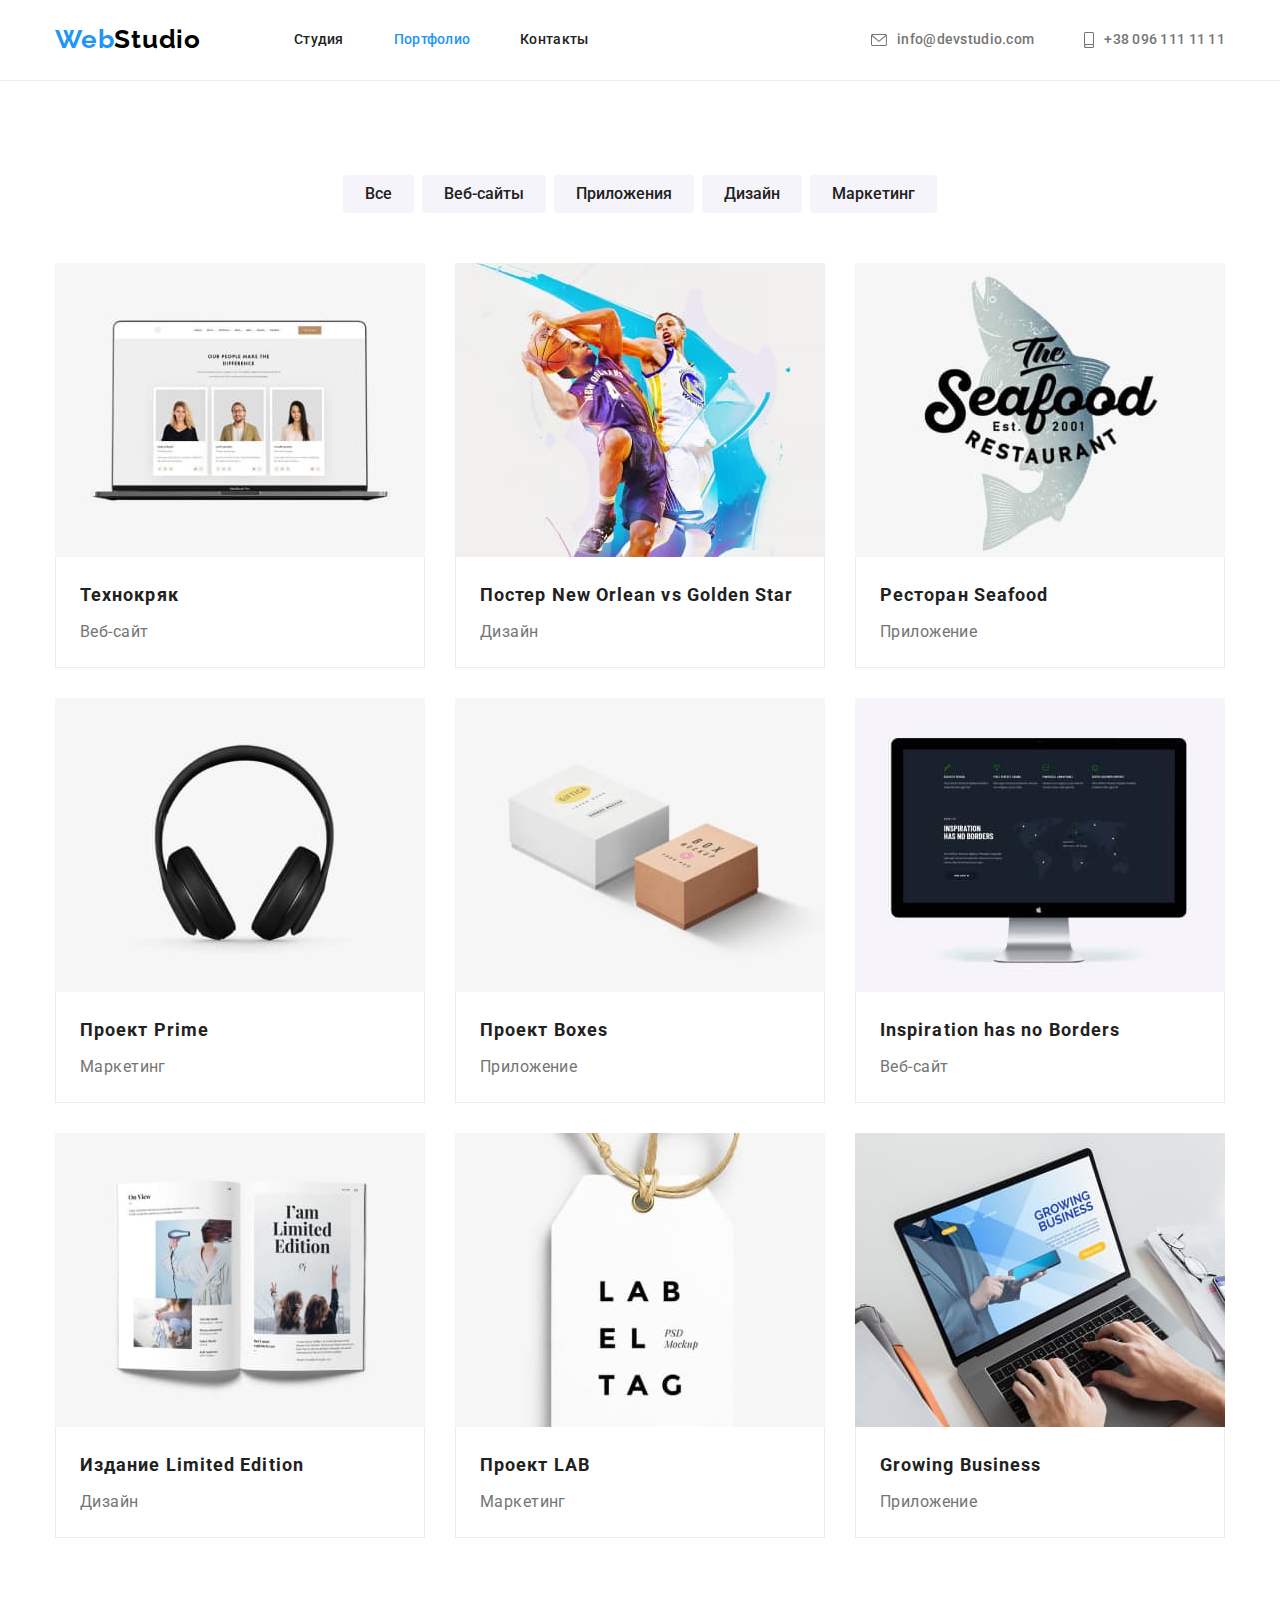
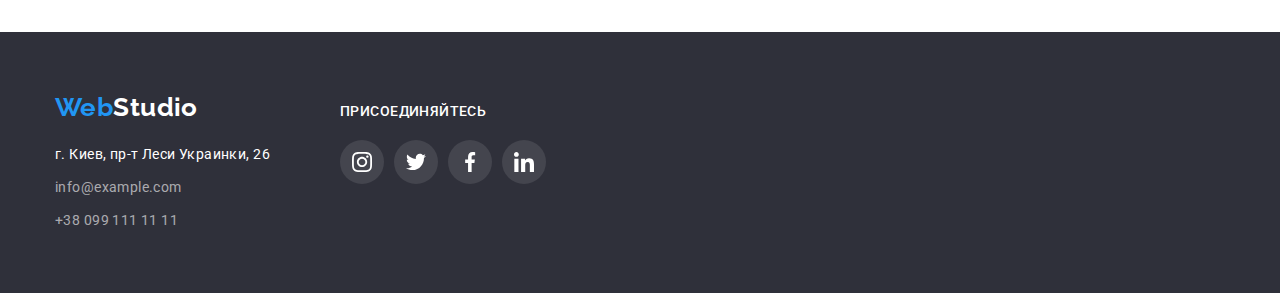
==== portfolio.html @ 941fa85a "homework 4" ====
<!DOCTYPE html>
<html lang="ru">
<head>
    <meta charset="UTF-8">
    <meta http-equiv="X-UA-Compatible" content="IE=edge">
    <meta name="viewport" content="width=device-width, initial-scale=1.0">
    <title>Портфолио</title>
    <link rel="stylesheet" href="https://cdnjs.cloudflare.com/ajax/libs/modern-normalize/1.1.0/modern-normalize.css" integrity="sha512-Y0MM+V6ymRKN2zStTqzQ227DWhhp4Mzdo6gnlRnuaNCbc+YN/ZH0sBCLTM4M0oSy9c9VKiCvd4Jk44aCLrNS5Q==" crossorigin="anonymous" referrerpolicy="no-referrer" />
    
    <link rel="preconnect" href="https://fonts.googleapis.com">
    <link rel="preconnect" href="https://fonts.gstatic.com" crossorigin>
    <link href="https://fonts.googleapis.com/css2?family=Raleway:wght@700&family=Roboto:wght@400;500;700;900&display=swap"
        rel="stylesheet">
    <link rel="stylesheet" href="./css/styles.css">
</head>
<body>
    <header class="header">
        <div class="container">
            <nav class="header-nav">
                <a class="header-logo" href=""><span class="first-part-logo">Web</span>Studio</a>
                <ul class="header-list list">
                    <li class="header-item">
                        <a class="header-link link" href="./index.html">Студия</a>
                    </li>
                    <li class="header-item">
                        <a class="header-link link current" href="./portfolio.html">Портфолио</a>
                    </li>
                    <li class="header-item">
                        <a class="header-link link" href="">Контакты</a>
                    </li>
                </ul>
            </nav>
            <div class="header-contacts">
                <ul class="header-list list">
                    <li class="header-item">
                        <a class="header-link-contacts link" href="mailto:info@devstudio.com">
                            <svg class="header-link-icon" width="16" height="12">
                                <use href="./images/icons.svg#icon-envelope">
                                </use>
                            </svg>info@devstudio.com
                        </a>
                    </li>
                    <li class="header-item">
                        <a class="header-link-contacts link" href="tel:+380961111111">
                            <svg class="header-link-icon" width="10" height="16">
                                <use href="./images/icons.svg#icon-smartphone">
                                </use>
                            </svg>+38 096 111 11 11
                        </a>
                    </li>
                </ul>
            </div>
        </div>
    </header>

<main>
<section class="section">
    <div class="container">
        <h1 class="projects-title" hidden>Проекты</h1>
        <ul class="projects-list-btn list">
            <li class="projects-item-btn"><button class="project-btn btn" type="button">Все</button></li>
            <li class="projects-item-btn"><button class="project-btn btn" type="button">Веб-сайты</button></li>
            <li class="projects-item-btn"><button class="project-btn btn" type="button">Приложения</button></li>
            <li class="projects-item-btn"><button class="project-btn btn" type="button">Дизайн</button></li>
            <li class="projects-item-btn"><button class="project-btn btn" type="button">Маркетинг</button></li>
        </ul>
        <ul class="projects-list list">
            <li class="projects-item">
                <a class="link" href="./portfolio.html"> 
                    <img src="./images/project1.jpg" width="370" height="294" alt="Фото проект 1">
                    <div class="container-name">
                        <h2 class="projects-name">Технокряк</h2>
                        <p class="projects-text">Веб-сайт</p>
                    </div>
                    
                </a>
            </li>
                
            <li class="projects-item">
                <a class="link" href="./portfolio.html">
                    <img src="./images/project2.jpg" width="370" height="294" alt="Фото проект 2">
                    <div class="container-name">
                        <h2 class="projects-name">Постер New Orlean vs Golden Star</h2>
                        <p class="projects-text">Дизайн</p>
                    </div>
                </a>
            </li>
            <li class="projects-item">
                <a class="link" href="./portfolio.html">
                    <img src="./images/project3.jpg" width="370" height="294" alt="Фото проект 3">
                    <div class="container-name">
                        <h2 class="projects-name">Ресторан Seafood</h2>
                        <p class="projects-text">Приложение</p>
                    </div>
                </a>
            </li>
            <li class="projects-item">
                <a class="link" href="./portfolio.html">
                    <img src="./images/project4.jpg" width="370" height="294" alt="Фото проект 4">
                    <div class="container-name">
                        <h2 class="projects-name">Проект Prime</h2>
                        <p class="projects-text">Маркетинг</p>
                    </div>

                </a>
            </li>
            <li class="projects-item">
                <a class="link" href="./portfolio.html">
                    <img src="./images/project5.jpg" width="370" height="294" alt="Фото проект 5">
                    <div class="container-name">
                        <h2 class="projects-name">Проект Boxes</h2>
                        <p class="projects-text">Приложение</p>
                    </div>
                </a>
            </li>
            <li class="projects-item">
                <a class="link" href="./portfolio.html">
                    <img src="./images/project6.jpg" width="370" height="294" alt="Фото проект 6">
                    <div class="container-name">
                        <h2 class="projects-name">Inspiration has no Borders</h2>
                        <p class="projects-text">Веб-сайт</p>
                    </div>
                </a>
            </li>
            <li class="projects-item">
                <a class="link" href="./portfolio.html">
                    <img src="./images/project7.jpg" width="370" height="294" alt="Фото проект 7">
                    <div class="container-name">
                        <h2 class="projects-name">Издание Limited Edition</h2>
                        <p class="projects-text">Дизайн</p>
                    </div>
                </a>
            </li>
            <li class="projects-item">
                <a class="link" href="./portfolio.html">
                    <img src="./images/project8.jpg" width="370" height="294" alt="Фото проект 8">
                    <div class="container-name">
                        <h2 class="projects-name">Проект LAB</h2>
                        <p class="projects-text">Маркетинг</p>
                    </div>
                </a>
            </li>
            <li class="projects-item">
                <a class="link" href="./portfolio.html">
                    <img src="./images/project9.jpg"  width="370" height="294" alt="Фото проект 9">
                    <div class="container-name">
                        <h2 class="projects-name">Growing Business</h2>
                        <p class="projects-text">Приложение</p>
                    </div>
                </a>
            </li>
        </ul>
    </div>
</section>

</main>

<footer class="footer">
    <div class="container-footer container">
        <div class="container-footer-contacts">
            <a class="footer-logo" href=""><span class="first-part-logo">Web</span>Studio</a>
            <address class="footer-contacts">
                <ul class="footer-list list">
                    <li class="footer-item">
                        <a class="footer-link-address link" href="https://goo.gl/maps/iAdEvqvcPD2PK2Wz8"
                        target="_blank"
                        rel="noopener nofollow noreferrer">г. Киев, пр-т Леси Украинки, 26</a>
                    </li>
                    <li class="footer-item"><a class="footer-link-contacts link" href="mailto:info@example.com">info@example.com</a></li>
                    <li class="footer-item"><a class="footer-link-contacts link" href="tel:+380991111111">+38 099 111 11 11</a></li>
                </ul>
            </address>
        </div>

        <div class="container-footer-icon">
            <h3 class="container-footer-title">Присоединяйтесь</h3>
            <ul class="footer-soc-list list"> 
                <li class="footer-soc-item">
                    <a href="" class="footer-soc-link link">
                        <svg class="footer-soc-icon" widht="20" height="20">
                            <use href="./images/icons.svg#icon-instagram">
                            </use>
                        </svg>
                    </a>
                </li>
                <li class="footer-soc-item">
                    <a href="" class="footer-soc-link link">
                        <svg class="footer-soc-icon" widht="20" height="20">
                            <use href="./images/icons.svg#icon-twitter">
                            </use>
                        </svg>
                    </a>
                </li>
                <li class="footer-soc-item">
                    <a href="" class="footer-soc-link link">
                        <svg class="footer-soc-icon" widht="20" height="20">
                            <use href="./images/icons.svg#icon-facebook">
                            </use>
                        </svg>
                    </a>
                </li>
                <li class="footer-soc-item">
                    <a href="" class="footer-soc-link link">
                        <svg class="footer-soc-icon" widht="20" height="20">
                            <use href="./images/icons.svg#icon-linkedin">
                            </use>
                        </svg>
                    </a>
                </li>
            </ul> 
         </div>
        
    </div>
</footer>
    
</body>
</html>
---- css/styles.css ----
:root {
    --body-background-color: #FFFFFF;
    --header-background-color:#ECECEC;
    --header-logo-color:#000000;
    --main-title-color:#212121;
    --second-title-color:#757575;
    --accent-color:#2196F3;
    --hero-title-color:#FFFFFF;
    --hero-btn-color:#188ce8;
    --hero-background-color:#2F303A;
    --team-background-color:#F5F4FA;
    --team-item-background-color:#FFFFFF;
    --footer-background-color:#2F303A;
    --footer-link-color: rgba(255, 255, 255, 0.6);
    --projects-btn-background-color: #F5F4FA;
    --projects-item-background-color:#EEEEEE;
    --typical-padding: 94px;
}

p, h1, h2, h3, h4, h5, h6 {
    margin: 0;}

ul, ol {
    margin: 0;
    padding-left: 0;}

button {cursor: pointer;}



body {
    font-family:'Roboto', sans-serif;
    font-size: 14px;
    letter-spacing: 0.03em;
    color: var(--main-title-color);
    background-color: var(--body-background-color);

}

img {
    display: block;
}

.container {
    width: 1200px; 
   
    margin: 0 auto; 
    padding-left: 15px;
    padding-right: 15px;

     
}
.section {
    padding-top: var(--typical-padding);
    padding-bottom: var(--typical-padding);
}

.list {
    list-style: none;
}
.link,.header-logo,.footer-logo {
    text-decoration: none;
}

/*----------------------HEADER----------------------*/


.first-part-logo {
    color: var(--accent-color);
}

.visually-hidden {
    position: absolute;
    width: 1px;
    height: 1px;
    margin: -1px;
    border: 0;
    padding: 0;
    white-space: nowrap;
    clip-path: inset(100%);
    clip: rect(0 0 0 0);
    overflow: hidden;
}

.header {
    background-color: var(--hero-title-color);
    border-bottom: 1px solid var(--header-background-color);
}

.header-nav {
    display: flex;
    align-items: center;

}

.header-logo {
    font-family: 'Raleway';
    font-weight: 700;
    font-size: 26px;
    line-height: 1.19;
    letter-spacing: 0.03em;
    color: var(--header-logo-color);
    width: 145px;
    height: 31px;
    
    margin-right: 94px;
}

.header .container {
    display: flex;
    align-items: center;
        }

.header-list {
    display: flex;
    align-items: center;
    
  
}      

.header-item:not(:last-child) {
    margin-right: 50px;
}

.header-link:hover,
.header-link:focus {color: var(--accent-color);}

.header-link-contacts:hover,
.header-link-contacts:focus {color: var(--accent-color);}


.header-contacts {
    margin-left: auto;
}

.header-link {
    font-weight: 500;
    line-height: 1.14;
    letter-spacing: 0.02em;
    color: var(--main-title-color);
    
    display: block;
    padding-top: 32px;
    padding-bottom: 32px;
}

.current {
    color: var(--accent-color);
}

.header-link-contacts {
    font-weight: 500;
    line-height: 1.14;
    letter-spacing: 0.02em;
    color: var(--second-title-color);
   
    display: flex;
    align-items: center;
    justify-content: center;
   
}
.header-link-icon {
    fill: currentColor;
    margin-right: 10px;
}





/*---------------------------HERO----------------*/

.hero .container {
    width: 696px;
    margin: 0 auto;
        }

.hero {
    background-color: var(--hero-background-color);
    max-width: 1600;
    background-image: linear-gradient( 
        rgba(47, 48, 58, 0.4),
        rgba(47, 48, 58, 0.4)),
    url(../images/hero-bg.jpg);
    background-repeat: no-repeat;
    background-position: center;
    background-size: cover;
    margin: 0 auto;
    
    padding-top: 200px;
    padding-bottom: 200px;
}

.hero-title {
    font-weight: 900;
    font-size: 44px;
    line-height: 1.36;
    text-align: center;
    letter-spacing: 0.06em;
    text-transform: uppercase;
    color: var(--hero-title-color);
    width: 696px;
    
    margin: 0 auto;
    margin-bottom: 30px;
}

.hero-btn:hover,
.hero-btn:focus {
      background-color: var(--hero-btn-color);
}

.hero-btn {
    font-family:inherit;
    background-color: var(--accent-color);
    font-weight: 700;
    font-size: 16px;
    line-height: 1.88;
    text-align: center;
    letter-spacing: 0.06em;
    color: var(--hero-title-color);
    min-width: 200px;
    height: 50px;
    border-radius: 4px;

    margin: 0 auto;
    display: block;
    margin-top: 30px;
    border: none;
}

.btn {cursor: pointer;}

/*-------------------------BENEFITS---------------------*/

.benefits {
    background-color: var(--hero-title-color);
    
}

.benefits-icon-list {
    display: flex;
    justify-content: center;
    margin-bottom: 30px;
}

.benefits-icon-item {
    background-color: #F5F4FA;
    width: 270px;
    height: 120px;
    border: 1px solid none;
    border-radius: 4px;
    
}

.benefits-icon-item:not(:last-child) {
    margin-right: 30px;
}
.benefits-icon-link {
    width: 100%;
    height: 100%;
    display: flex;
    align-items: center;
    justify-content: center;
    
    color:#AFB1B8 ;

  
    padding: 25px 100px 25px 100px;

}



.benefits-list {
    display: flex;
}

.benefits-item:not(:last-child) {
    margin-right: 30px;
    max-width: 270px;

}

.benefits-title {
    font-weight: 700;
    font-size: 14px;
    line-height: 1.14;
    letter-spacing: 0.03em;
    text-transform: uppercase;
    color: var(--main-title-color);

    margin-bottom: 10px;
}


.benefits-text {
    line-height: 1.71;
    color: var(--second-title-color)}

/*---------------------DIRECTIONS---------------------*/
.directions {
    background-color: var(--hero-title-color);
    padding-top: 0;
   
}

.directions-list {
    display: flex;
}
.directions-item:not(:first-child) {
    margin-left: 30px;
}
.directions-title {
    font-weight: 700;
    font-size: 36px;
    line-height: 1.17;
    text-align: center;
    color: var(--main-title-color);

    margin-bottom: 50px;
}


/*-----------------------TEAM---------------------*/


.team {
    background-color: var(--team-background-color);

}

.team-list {
    display: flex;
}

.team-title {
    font-weight: 700;
    font-size: 36px;
    line-height: 1.17;
    text-align: center;
    color: var(--main-title-color);

    margin-bottom: 50px;
    
}

.team-item {
    background-color: var(--team-item-background-color);
    border: 1px solid var(--projects-btn-background-color);
    border-bottom-right-radius: 4px;
    border-bottom-left-radius: 4px;
    box-shadow: 0px 2px 1px 0px rgba(0, 0, 0, 0.2), 1px 0px 1px 0px rgba(0, 0, 0, 0.14), 0px 1px 3px 0px rgba(0, 0, 0, 0.12);
}
   


.team-item:not(:first-child) {
    margin-left: 30px;
   
}


.team-item-title {
    font-weight: 500;
    font-size: 16px;
    line-height: 1.19;
    text-align: center;
    color: var(--main-title-color);

    margin-top: 30px;
    

}

.team-item-text {
    font-size: 16px;
    line-height: 1.19;
    text-align: center;
    color: var(--second-title-color);

    margin-top: 10px;
    margin-bottom: 30px;
    
}

.team-soc-list {
    display: flex;
    justify-content: center;
    margin-bottom: 30px;
}

.team-soc-item {
    width: 44px;
    height: 44px;
    margin-right: 10px;

}
.team-soc-item:last-child {
    margin-right: 0;
} 

.team-soc-link {
    width: 100%;
    height: 100%;
    background-color: #FFFFFF;
    border-radius: 50%;
    display:flex;
    align-items: center;
    justify-content: center;
    color: #AFB1B8;
    
}
.team-soc-icon {
    fill: currentColor;
}


.team-soc-link:hover,
.team-soc-link:focus {
    background-color: #2196F3;
    color: #FFFFFF;
}

/*-----------------------CLIENTS---------------------*/
.clients {
    background-color: var(--hero-title-color);
  
}

.clients-title {
    font-weight: 700;
    font-size: 36px;
    line-height: 1.17;
    text-align: center;
    letter-spacing: 0.03em;
    
   

}

.clients-list {
    display: flex;
    justify-content: center;
    margin-top: 50px;
}
.clients-item {
    width: 170px;
    height: 92px;
   
}


.clients-item:not(:last-child) {
    margin-right: 30px;
}

.clients-link {
    width: 100%;
    height: 100%;
    display: flex;
    align-items: center;
    justify-content: center;
    border: 1px solid #AFB1B8;
    border-radius: 4px;
    color:#AFB1B8 ;

  
    padding: 16px 32px 16px 32px;
}
.clients-link:hover,
.clients-link:focus {
    color: #2196F3;
    border-color: #2196F3;
}


.clients-icon {
    fill: currentColor;
}




/*-----------------------FOOTER---------------------*/
.footer {
    background-color: var(--footer-background-color);
    padding-top: 60px;
    padding-bottom: 60px;
}

.container-footer {
    display: flex;
    align-items: baseline;
}

.footer-logo {
    font-family: 'Raleway';
    font-weight: 700;
    font-size: 26px;
    line-height: 1.19;
    color: var(--hero-title-color);
    width: 145px;
    height: 31px;
    
   }



.footer-contacts {
    font-style: normal;
    margin-top: 20px;
}

  
.footer-item:not(:last-child) {
    margin-bottom: 9px;

}

.footer-link-address {
    line-height: 1.71;
    color: var(--hero-title-color);
   }
.footer-link-address:hover,
.footer-link-address:focus {color: var(--accent-color);}


.footer-link-contacts {
    line-height: 1.71;
    color: var(--footer-link-color);
}
.footer-link-contacts:hover,
.footer-link-contacts:focus {
    color: var(--accent-color);
}

.container-footer-icon {
    margin-left: 70px;
   
}

.container-footer-title {
    font-weight: 500;
    font-size: 14px;
    line-height: 1.14;
    text-transform: uppercase;
    text-align: left;
    color: var(--body-background-color);

}

.footer-soc-list {
    display: flex;
    justify-content: center;
    margin-top: 20px;
}



.footer-soc-item {
    width: 44px;
    height: 44px;
    margin-right: 10px;
    

}
.footer-soc-item:last-child {
    margin-right: 0;
} 

.footer-soc-link {
    width: 100%;
    height: 100%;
    background-color: rgba(255, 255, 255, 0.1);
   
    border-radius: 50%;
    display:flex;
    align-items: center;
    justify-content: flex-start;
    color: var(--body-background-color);
     
}
.footer-soc-icon {
    fill: currentColor;

}


.footer-soc-link:hover,
.footer-soc-link:focus {
    background-color: #2196F3;
    color: #FFFFFF;
}



.project-btn:hover,
.project-btn:focus {
    background-color: #2196F3;
    color: var(--hero-title-color);
    box-shadow: 0px 2px 2px rgba(0, 0, 0, 0.12), 2px 0px 1px rgba(0, 0, 0, 0.08), 1px 0px 3px rgba(0, 0, 0, 0.1);

}



.project-btn {
    font-family: inherit;
    font-weight: 500;
    font-size: 16px;
    line-height: 1.62;
    text-align: center;
    color: var(--main-title-color);
    background-color: var(--projects-btn-background-color);
    border: none;
    border-radius: 4px;
    
    padding-left: 22px;
    padding-right: 22px;
    padding-top: 6px;
    padding-bottom: 6px;
   
}

.projects-list-btn {
    display: flex;
    justify-content: center;
    margin-bottom: 50px;
}


.projects-item-btn:not(:first-child) {
    margin-left: 8px;
}

.projects-list {
    display: flex;
    flex-wrap: wrap;
    gap: 30px;
    
  }
    
.projects-item {
    background-color: var(--projects-item-background-color) ;
       
      }

.projects-item:hover,
.projects-item:focus {
    box-shadow: 0px 4px 6px 0px rgba(0, 0, 0, 0.25), 0px 4px 4px 0px rgba(0, 0, 0, 0.06), 1px 0px 1px 0px rgba(0, 0, 0, 0.12);
}


.container-name {
    background-color: var(--hero-title-color);
    border: 1px solid var(--header-background-color);
    border-top: none;
    padding: 20px 24px 20px 24px;
  
}     

    


.projects-name {
    font-weight: 700;
    font-size: 18px;
    line-height: 2;
    letter-spacing: 0.06em;
    color: var(--main-title-color);

    margin-bottom: 4px;
}

.projects-text {
    font-size: 16px;
    line-height: 1.88;    
    color: var(--second-title-color)}
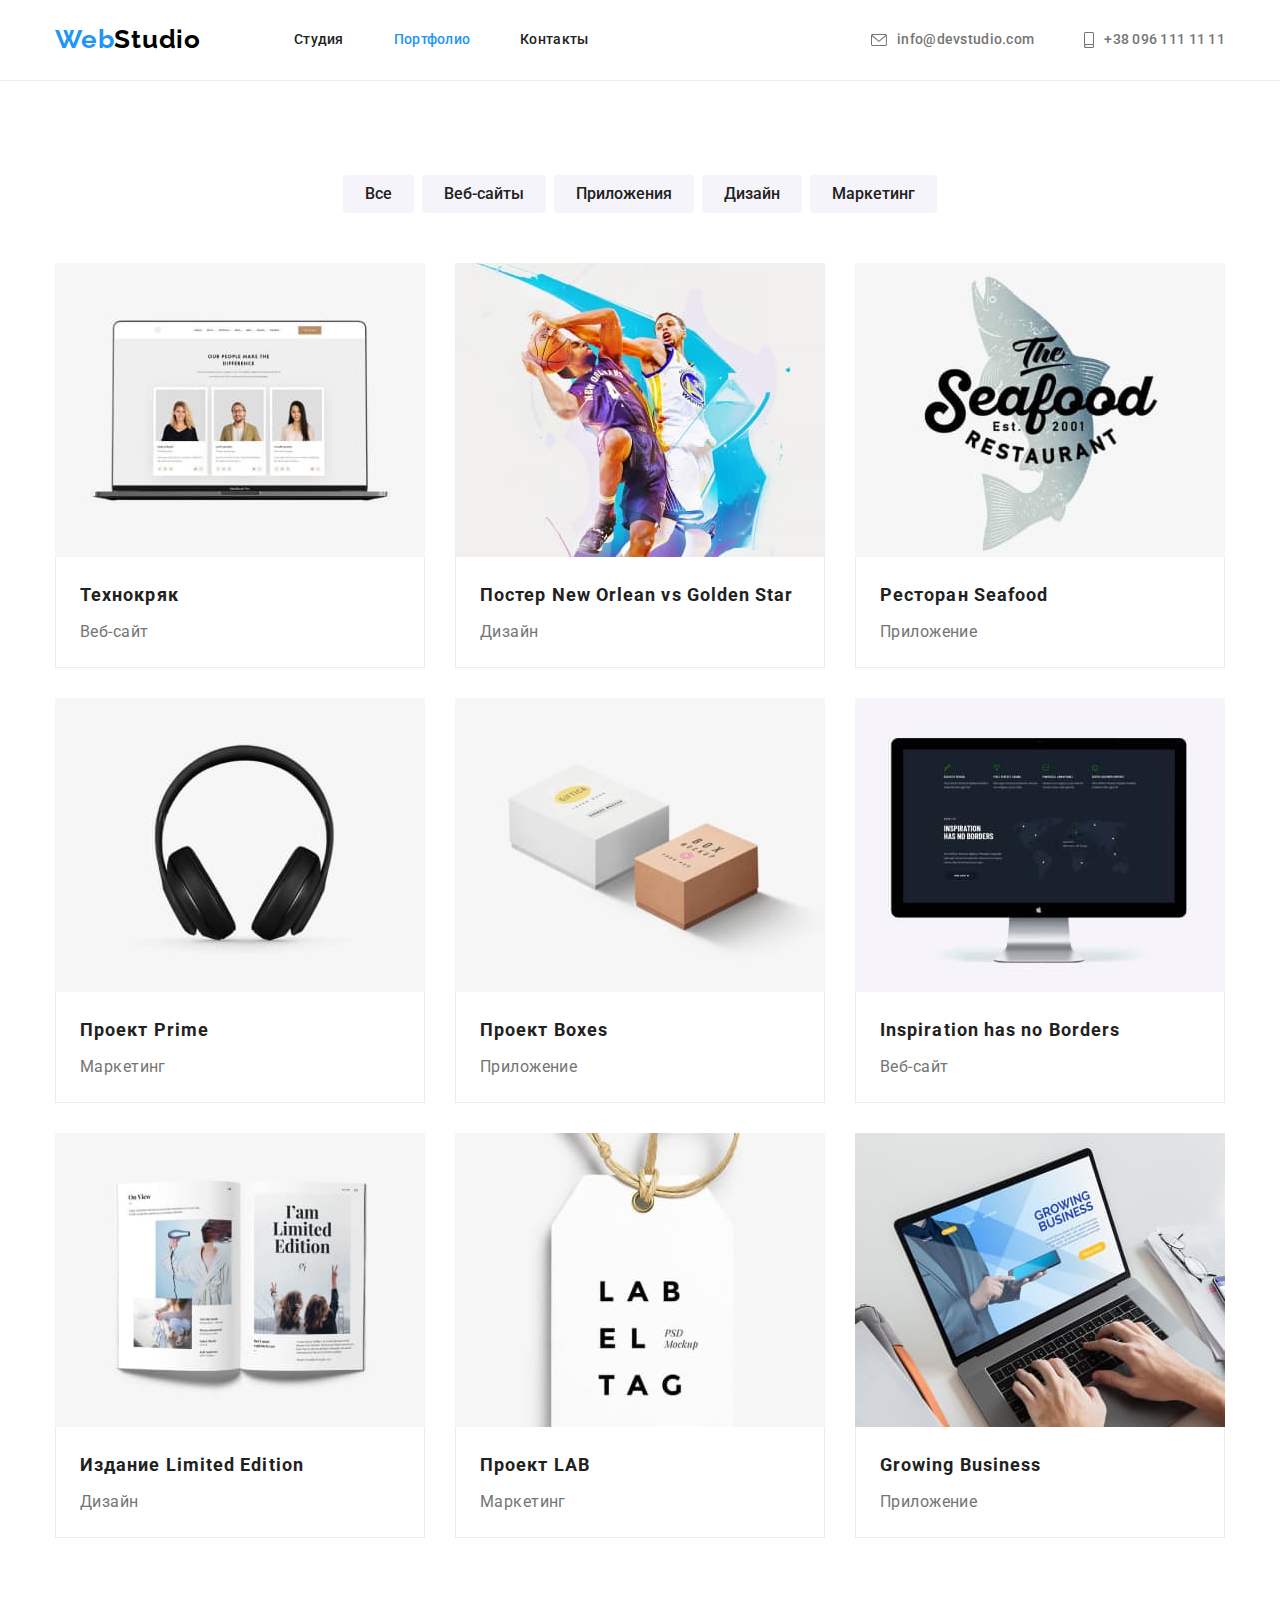
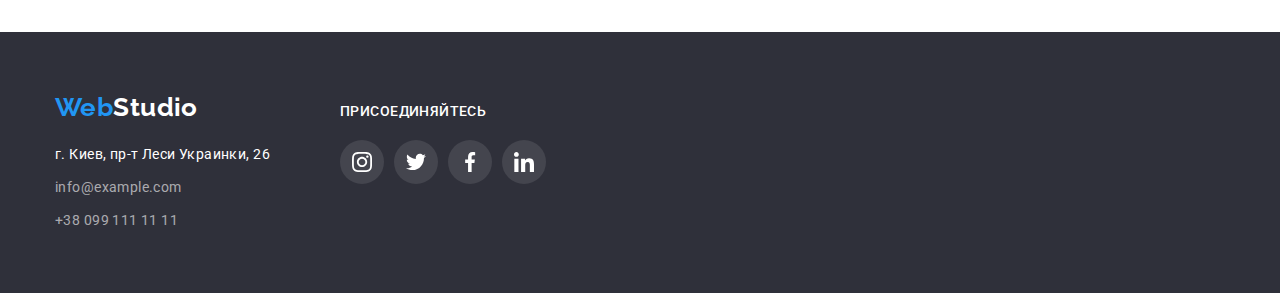
==== commit 2362deb1: "homework 4" ====
--- a/portfolio.html
+++ b/portfolio.html
@@ -66,7 +66,7 @@
         </ul>
         <ul class="projects-list list">
             <li class="projects-item">
-                <a class="link" href="./portfolio.html"> 
+                <a class="projects-link link" href="./portfolio.html"> 
                     <img src="./images/project1.jpg" width="370" height="294" alt="Фото проект 1">
                     <div class="container-name">
                         <h2 class="projects-name">Технокряк</h2>
@@ -77,7 +77,7 @@
             </li>
                 
             <li class="projects-item">
-                <a class="link" href="./portfolio.html">
+                <a class="projects-link link" href="./portfolio.html">
                     <img src="./images/project2.jpg" width="370" height="294" alt="Фото проект 2">
                     <div class="container-name">
                         <h2 class="projects-name">Постер New Orlean vs Golden Star</h2>
@@ -86,7 +86,7 @@
                 </a>
             </li>
             <li class="projects-item">
-                <a class="link" href="./portfolio.html">
+                <a class="projects-link link" href="./portfolio.html">
                     <img src="./images/project3.jpg" width="370" height="294" alt="Фото проект 3">
                     <div class="container-name">
                         <h2 class="projects-name">Ресторан Seafood</h2>
@@ -95,7 +95,7 @@
                 </a>
             </li>
             <li class="projects-item">
-                <a class="link" href="./portfolio.html">
+                <a class="projects-link link" href="./portfolio.html">
                     <img src="./images/project4.jpg" width="370" height="294" alt="Фото проект 4">
                     <div class="container-name">
                         <h2 class="projects-name">Проект Prime</h2>
@@ -105,7 +105,7 @@
                 </a>
             </li>
             <li class="projects-item">
-                <a class="link" href="./portfolio.html">
+                <a class="projects-link link" href="./portfolio.html">
                     <img src="./images/project5.jpg" width="370" height="294" alt="Фото проект 5">
                     <div class="container-name">
                         <h2 class="projects-name">Проект Boxes</h2>
@@ -114,7 +114,7 @@
                 </a>
             </li>
             <li class="projects-item">
-                <a class="link" href="./portfolio.html">
+                <a class="projects-link link" href="./portfolio.html">
                     <img src="./images/project6.jpg" width="370" height="294" alt="Фото проект 6">
                     <div class="container-name">
                         <h2 class="projects-name">Inspiration has no Borders</h2>
@@ -123,7 +123,7 @@
                 </a>
             </li>
             <li class="projects-item">
-                <a class="link" href="./portfolio.html">
+                <a class="projects-link link" href="./portfolio.html">
                     <img src="./images/project7.jpg" width="370" height="294" alt="Фото проект 7">
                     <div class="container-name">
                         <h2 class="projects-name">Издание Limited Edition</h2>
@@ -132,7 +132,7 @@
                 </a>
             </li>
             <li class="projects-item">
-                <a class="link" href="./portfolio.html">
+                <a class="projects-link link" href="./portfolio.html">
                     <img src="./images/project8.jpg" width="370" height="294" alt="Фото проект 8">
                     <div class="container-name">
                         <h2 class="projects-name">Проект LAB</h2>
@@ -141,7 +141,7 @@
                 </a>
             </li>
             <li class="projects-item">
-                <a class="link" href="./portfolio.html">
+                <a class="projects-link link" href="./portfolio.html">
                     <img src="./images/project9.jpg"  width="370" height="294" alt="Фото проект 9">
                     <div class="container-name">
                         <h2 class="projects-name">Growing Business</h2>
@@ -173,11 +173,11 @@
         </div>
 
         <div class="container-footer-icon">
-            <h3 class="container-footer-title">Присоединяйтесь</h3>
+            <p class="container-footer-title">Присоединяйтесь</p>
             <ul class="footer-soc-list list"> 
                 <li class="footer-soc-item">
                     <a href="" class="footer-soc-link link">
-                        <svg class="footer-soc-icon" widht="20" height="20">
+                        <svg class="footer-soc-icon" width="20" height="20">
                             <use href="./images/icons.svg#icon-instagram">
                             </use>
                         </svg>
@@ -185,7 +185,7 @@
                 </li>
                 <li class="footer-soc-item">
                     <a href="" class="footer-soc-link link">
-                        <svg class="footer-soc-icon" widht="20" height="20">
+                        <svg class="footer-soc-icon" width="20" height="20">
                             <use href="./images/icons.svg#icon-twitter">
                             </use>
                         </svg>
@@ -193,7 +193,7 @@
                 </li>
                 <li class="footer-soc-item">
                     <a href="" class="footer-soc-link link">
-                        <svg class="footer-soc-icon" widht="20" height="20">
+                        <svg class="footer-soc-icon" width="20" height="20">
                             <use href="./images/icons.svg#icon-facebook">
                             </use>
                         </svg>
@@ -201,7 +201,7 @@
                 </li>
                 <li class="footer-soc-item">
                     <a href="" class="footer-soc-link link">
-                        <svg class="footer-soc-icon" widht="20" height="20">
+                        <svg class="footer-soc-icon" width="20" height="20">
                             <use href="./images/icons.svg#icon-linkedin">
                             </use>
                         </svg>
--- a/css/styles.css
+++ b/css/styles.css
@@ -178,7 +178,7 @@
 
 .hero {
     background-color: var(--hero-background-color);
-    max-width: 1600;
+    max-width: 1600px;
     background-image: linear-gradient( 
         rgba(47, 48, 58, 0.4),
         rgba(47, 48, 58, 0.4)),
@@ -251,25 +251,16 @@
     height: 120px;
     border: 1px solid none;
     border-radius: 4px;
-    
+    display: flex;
+    align-items: center;
+    justify-content: center;
+    color:#AFB1B8 ;
 }
 
 .benefits-icon-item:not(:last-child) {
     margin-right: 30px;
 }
-.benefits-icon-link {
-    width: 100%;
-    height: 100%;
-    display: flex;
-    align-items: center;
-    justify-content: center;
-    
-    color:#AFB1B8 ;
-
-  
-    padding: 25px 100px 25px 100px;
-
-}
+
 
 
 
@@ -348,7 +339,6 @@
 
 .team-item {
     background-color: var(--team-item-background-color);
-    border: 1px solid var(--projects-btn-background-color);
     border-bottom-right-radius: 4px;
     border-bottom-left-radius: 4px;
     box-shadow: 0px 2px 1px 0px rgba(0, 0, 0, 0.2), 1px 0px 1px 0px rgba(0, 0, 0, 0.14), 0px 1px 3px 0px rgba(0, 0, 0, 0.12);
@@ -381,7 +371,7 @@
     color: var(--second-title-color);
 
     margin-top: 10px;
-    margin-bottom: 30px;
+    margin-bottom: 16px;
     
 }
 
@@ -466,9 +456,7 @@
     border-radius: 4px;
     color:#AFB1B8 ;
 
-  
-    padding: 16px 32px 16px 32px;
-}
+  }
 .clients-link:hover,
 .clients-link:focus {
     color: #2196F3;
@@ -578,7 +566,7 @@
     border-radius: 50%;
     display:flex;
     align-items: center;
-    justify-content: flex-start;
+    justify-content: center;
     color: var(--body-background-color);
      
 }
@@ -647,8 +635,12 @@
        
       }
 
-.projects-item:hover,
-.projects-item:focus {
+.projects-link {
+    display: block;
+}
+
+.projects-link:hover,
+.projects-link:focus {
     box-shadow: 0px 4px 6px 0px rgba(0, 0, 0, 0.25), 0px 4px 4px 0px rgba(0, 0, 0, 0.06), 1px 0px 1px 0px rgba(0, 0, 0, 0.12);
 }
 
